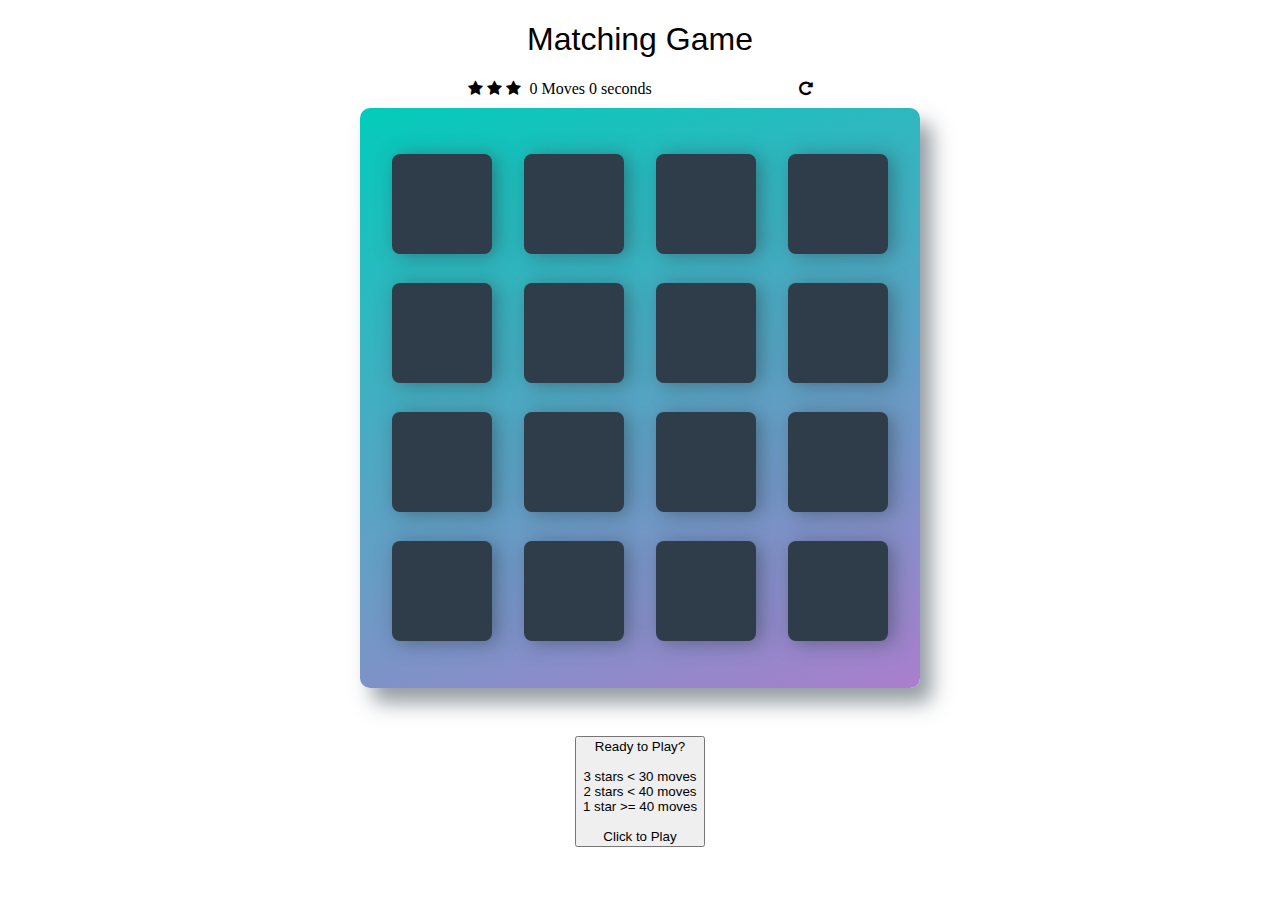
==== index.html @ 8e61d428 "Rename my.html to index.html" ====
<!doctype html>
<html lang="en">
<head>
    <meta charset="utf-8">
    <title>Matching Game</title>
    <meta name="description" content="">
    <script defer src="test.js"></script>
    <link rel="stylesheet prefetch" href="https://maxcdn.bootstrapcdn.com/font-awesome/4.7.0/css/font-awesome.min.css">
    <link rel="stylesheet prefetch" href="https://fonts.googleapis.com/css?family=Coda">
    <link rel="stylesheet" href="css\main.css">
</head>
<body>
    <div class="container">
        <header>
            <h1>Matching Game</h1>
        </header>
        <section class="score-panel">
            <ul class="stars">
                <li><i class="fa fa-star"></i></li>
                <li><i class="fa fa-star"></i></li>
                <li><i class="fa fa-star"></i></li>
            </ul>
            <span class="moves">0</span> Moves
            <span class="timer">0</span> seconds
            <div class="restart">
                <i class="fa fa-repeat"></i>
            </div>
        </section>
        <ul class="deck">
            <li id="0" class="card"><i class="fa fa-diamond"></i></li>
            <li id="1" class="card"><i class="fa fa-paper-plane-o"></i></li>
            <li id="2" class="card"><i class="fa fa-anchor"></i></li>
            <li id="3" class="card"><i class="fa fa-bolt"></i></li>
            <li id="4" class="card"><i class="fa fa-cube"></i></li>
            <li id="5" class="card"><i class="fa fa-anchor"></i></li>
            <li id="6" class="card"><i class="fa fa-leaf"></i></li>
            <li id="7" class="card"><i class="fa fa-bicycle"></i></li>
            <li id="8" class="card"><i class="fa fa-diamond"></i></li>
            <li id="9" class="card"><i class="fa fa-bomb"></i></li>
            <li id="10" class="card"><i class="fa fa-leaf"></i></li>
            <li id="11" class="card"><i class="fa fa-bomb"></i></li>
            <li id="12" class="card"><i class="fa fa-bolt"></i></li>
            <li id="13" class="card"><i class="fa fa-bicycle"></i></li>
            <li id="14" class="card"><i class="fa fa-paper-plane-o"></i></li>
            <li id="15" class="card"><i class="fa fa-cube"></i></li>
        </ul>

        <!-- The Modal -->
        <button id="modal" class="modal show">
            Ready to Play? <br><br>
            3 stars &lt; 30 moves <br>
            2 stars &lt; 40 moves <br>
            1 star  &gt;= 40 moves<br><br>
            Click to Play
        </button>

    </div>
</body>
</html>
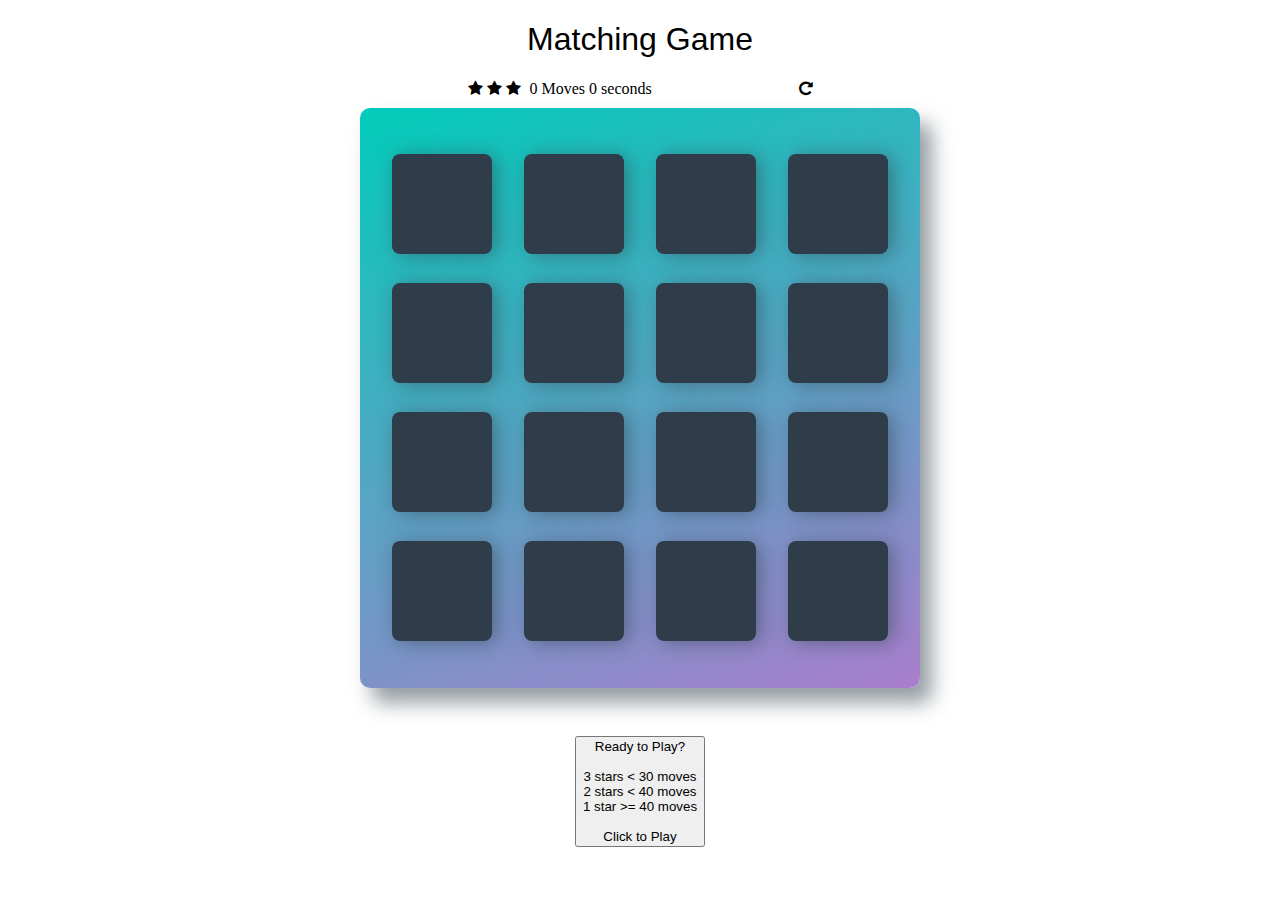
==== commit b9a5567c: "change script name" ====
--- a/index.html
+++ b/index.html
@@ -4,7 +4,7 @@
     <meta charset="utf-8">
     <title>Matching Game</title>
     <meta name="description" content="">
-    <script defer src="test.js"></script>
+    <script defer src="js/app.js" type="text/javascript"></script>
     <link rel="stylesheet prefetch" href="https://maxcdn.bootstrapcdn.com/font-awesome/4.7.0/css/font-awesome.min.css">
     <link rel="stylesheet prefetch" href="https://fonts.googleapis.com/css?family=Coda">
     <link rel="stylesheet" href="css\main.css">
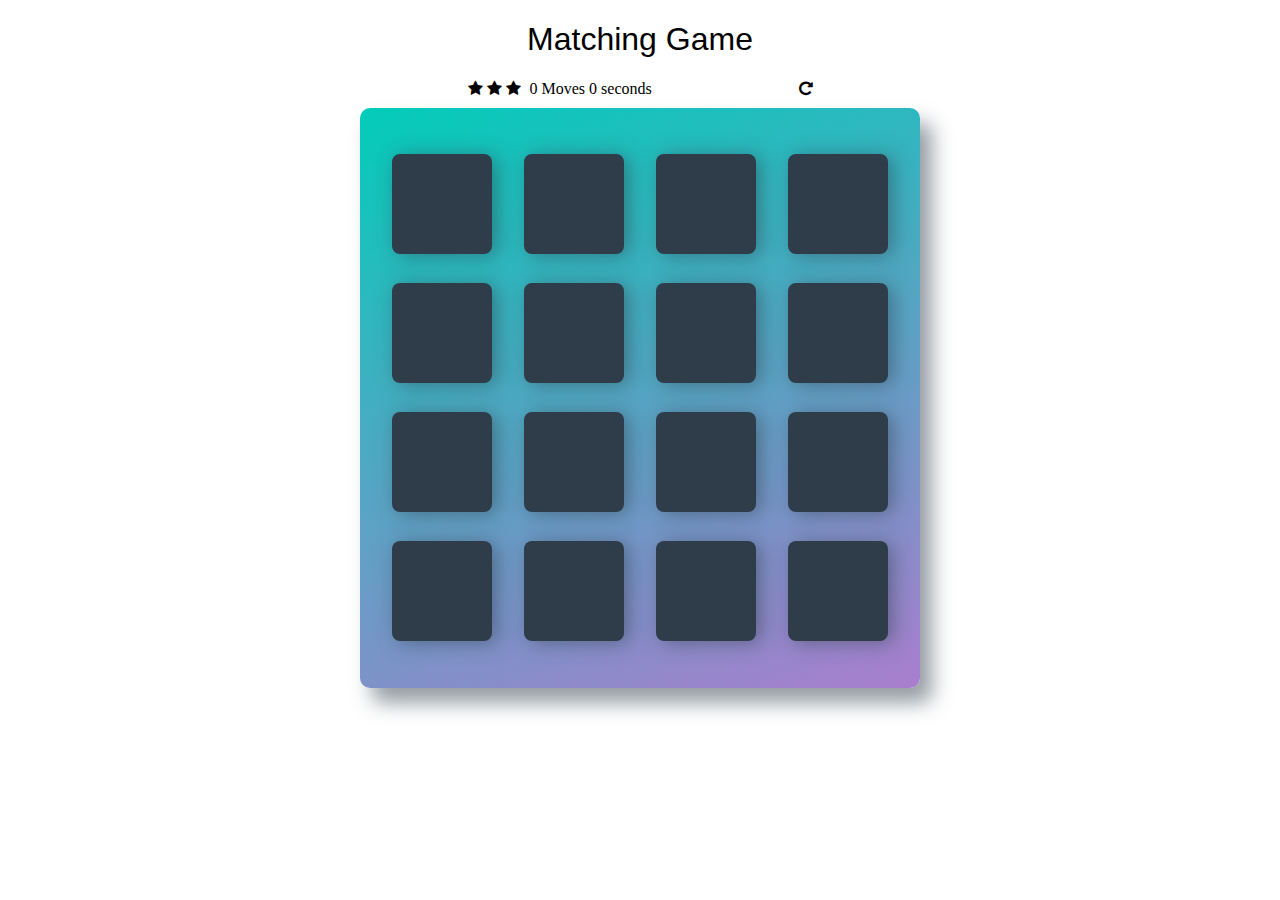
==== commit 2d791b13: "remove modal" ====
--- a/index.html
+++ b/index.html
@@ -45,14 +45,6 @@
             <li id="15" class="card"><i class="fa fa-cube"></i></li>
         </ul>
 
-        <!-- The Modal -->
-        <button id="modal" class="modal show">
-            Ready to Play? <br><br>
-            3 stars &lt; 30 moves <br>
-            2 stars &lt; 40 moves <br>
-            1 star  &gt;= 40 moves<br><br>
-            Click to Play
-        </button>
 
     </div>
 </body>
